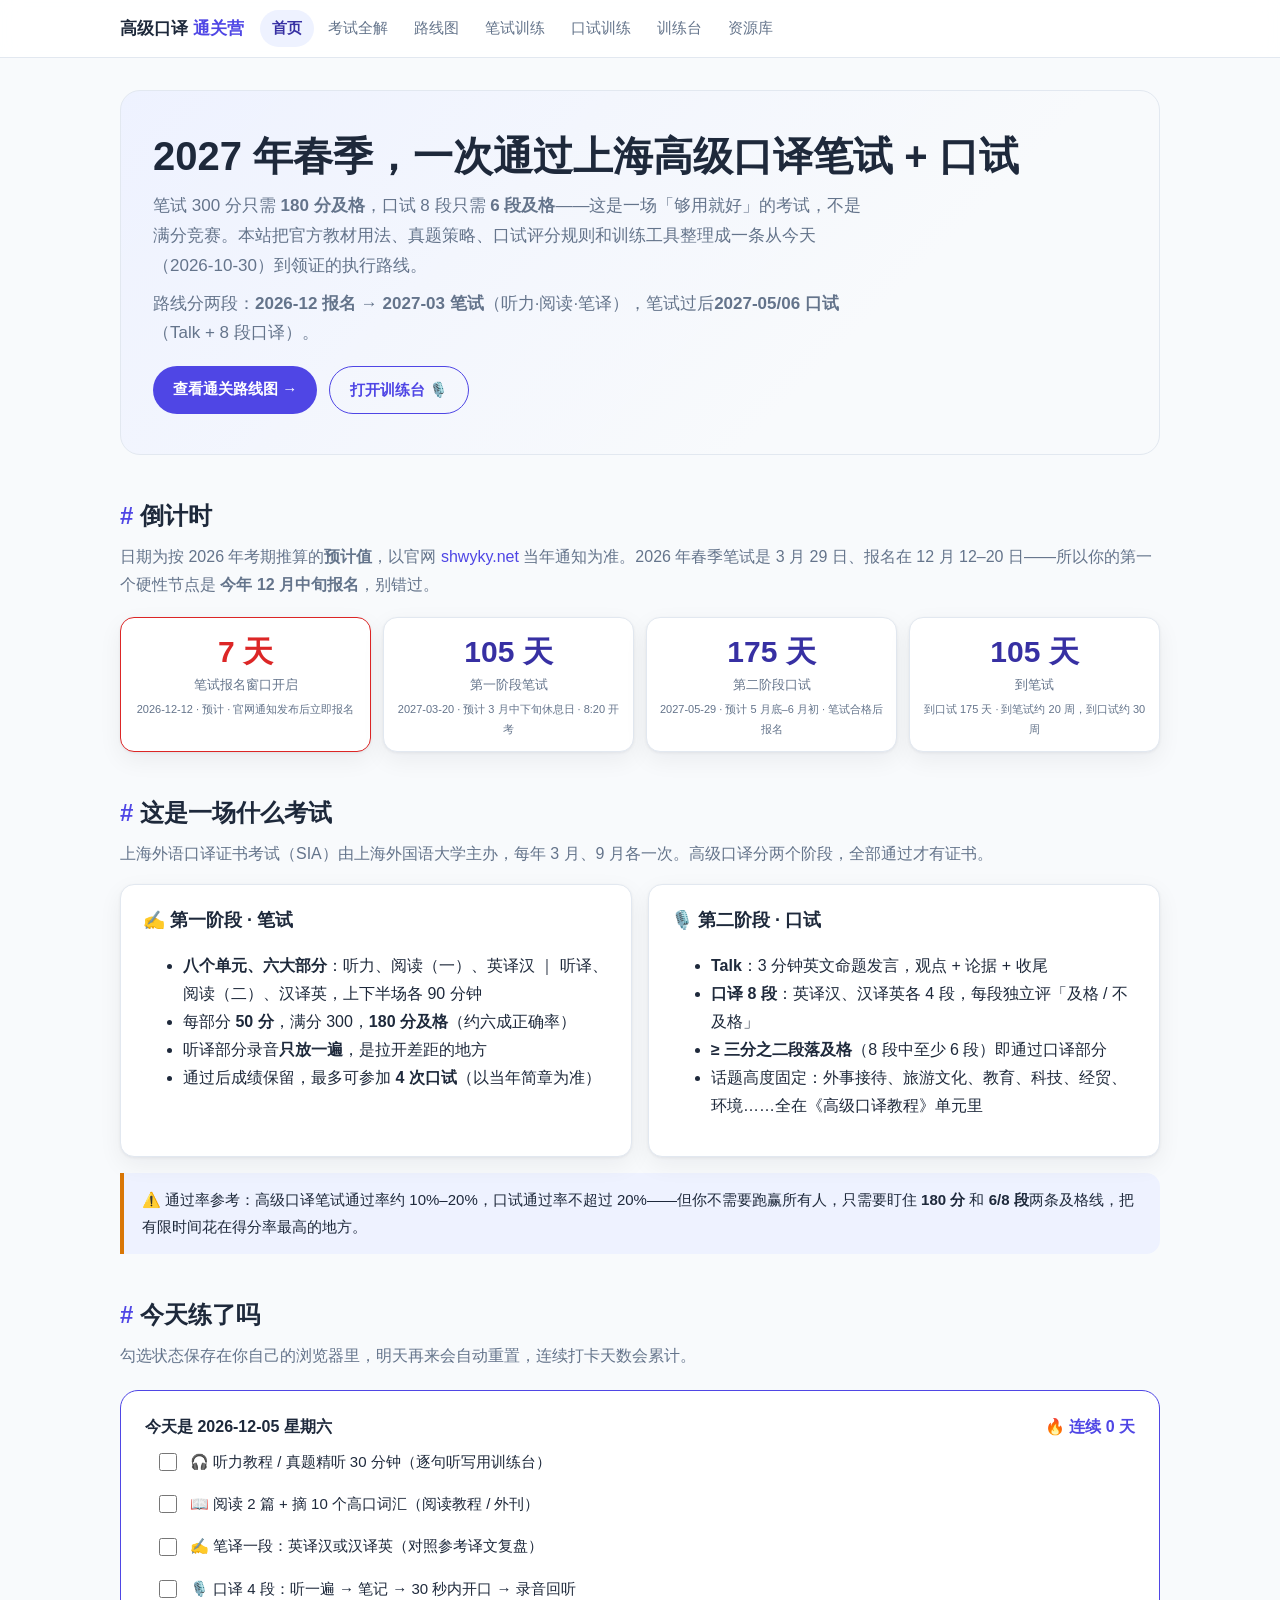
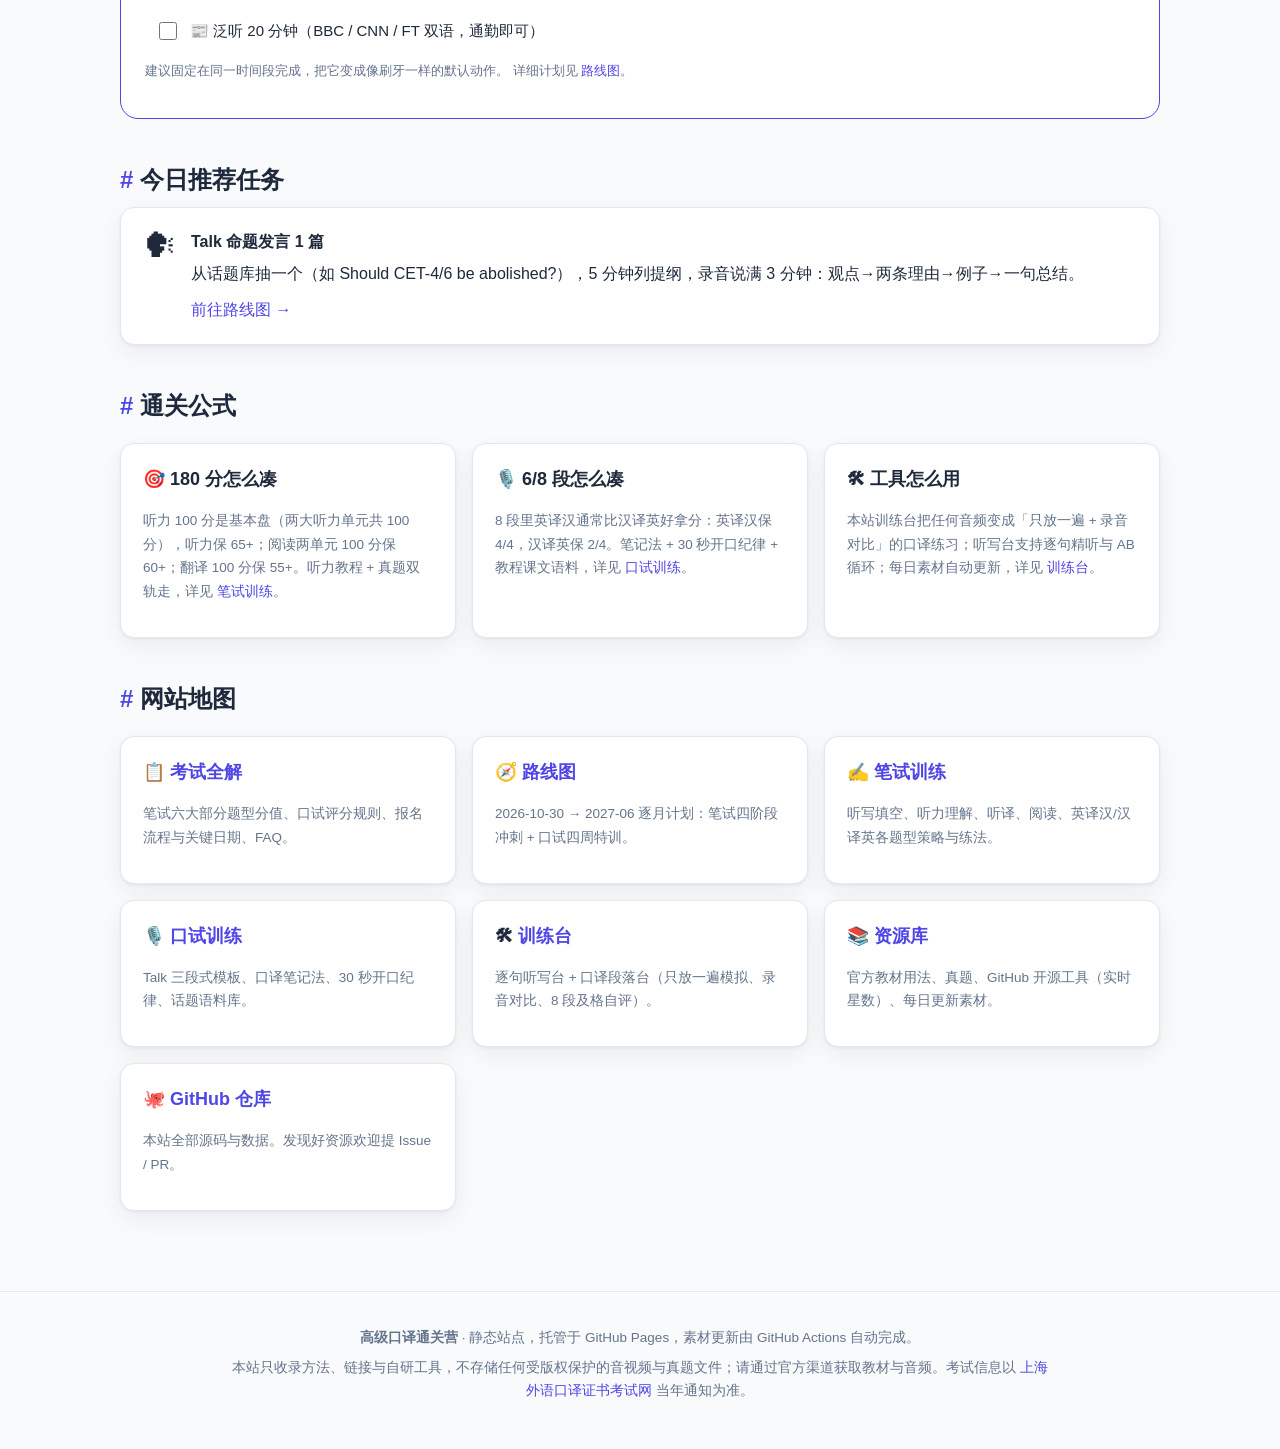
==== index.html @ f282919e "init: 高级口译通关营 · 决胜 2027 春（笔试+口试备考站）" ====
<!DOCTYPE html>
<html lang="zh-CN">
<head>
<meta charset="UTF-8">
<meta name="viewport" content="width=device-width, initial-scale=1.0">
<title>高级口译通关营 · 决胜 2027 春（笔试 + 口试一次通过）</title>
<link rel="icon" href="data:image/svg+xml,<svg xmlns='http://www.w3.org/2000/svg' viewBox='0 0 100 100'><text y='.9em' font-size='90'>🎙️</text></svg>">
<link rel="stylesheet" href="assets/style.css">
</head>
<body>
<header class="topbar"><div class="topbar-inner">
  <a class="brand" href="index.html">高级口译 <span>通关营</span></a>
  <nav>
    <a href="index.html">首页</a>
    <a href="exam.html">考试全解</a>
    <a href="roadmap.html">路线图</a>
    <a href="written.html">笔试训练</a>
    <a href="oral.html">口试训练</a>
    <a href="practice.html">训练台</a>
    <a href="materials.html">资源库</a>
  </nav>
</div></header>

<main class="wrap">

<section class="hero">
  <h1>2027 年春季，一次通过上海高级口译笔试 + 口试</h1>
  <p class="lead">笔试 300 分只需 <b>180 分及格</b>，口试 8 段只需 <b>6 段及格</b>——这是一场「够用就好」的考试，不是满分竞赛。本站把官方教材用法、真题策略、口试评分规则和训练工具整理成一条从今天（2026-10-30）到领证的执行路线。</p>
  <p class="lead">路线分两段：<b>2026-12 报名 → 2027-03 笔试</b>（听力·阅读·笔译），笔试过后<b>2027-05/06 口试</b>（Talk + 8 段口译）。</p>
  <div class="cta">
    <a class="btn" href="roadmap.html">查看通关路线图 →</a>
    <a class="btn ghost" href="practice.html">打开训练台 🎙️</a>
  </div>
</section>

<h2>倒计时</h2>
<p class="sub">日期为按 2026 年考期推算的<b>预计值</b>，以官网 <a href="https://www.shwyky.net" target="_blank" rel="noopener">shwyky.net</a> 当年通知为准。2026 年春季笔试是 3 月 29 日、报名在 12 月 12–20 日——所以你的第一个硬性节点是 <b>今年 12 月中旬报名</b>，别错过。</p>
<div class="countdown" data-countdown='[
  {"label":"笔试报名窗口开启","date":"2026-12-12","note":"预计 · 官网通知发布后立即报名","hot":true},
  {"label":"第一阶段笔试","date":"2027-03-20","note":"预计 3 月中下旬休息日 · 8:20 开考"},
  {"label":"第二阶段口试","date":"2027-05-29","note":"预计 5 月底–6 月初 · 笔试合格后报名"},
  {"label":"从今天起备考","date":"","note":"到笔试约 20 周，到口试约 30 周"}
]'></div>

<h2>这是一场什么考试</h2>
<p class="sub">上海外语口译证书考试（SIA）由上海外国语大学主办，每年 3 月、9 月各一次。高级口译分两个阶段，全部通过才有证书。</p>
<div class="grid c2">
  <div class="card">
    <h3>✍️ 第一阶段 · 笔试</h3>
    <ul>
      <li><b>八个单元、六大部分</b>：听力、阅读（一）、英译汉 ｜ 听译、阅读（二）、汉译英，上下半场各 90 分钟</li>
      <li>每部分 <b>50 分</b>，满分 300，<b>180 分及格</b>（约六成正确率）</li>
      <li>听译部分录音<b>只放一遍</b>，是拉开差距的地方</li>
      <li>通过后成绩保留，最多可参加 <b>4 次口试</b>（以当年简章为准）</li>
    </ul>
  </div>
  <div class="card">
    <h3>🎙️ 第二阶段 · 口试</h3>
    <ul>
      <li><b>Talk</b>：3 分钟英文命题发言，观点 + 论据 + 收尾</li>
      <li><b>口译 8 段</b>：英译汉、汉译英各 4 段，每段独立评「及格 / 不及格」</li>
      <li><b>≥ 三分之二段落及格</b>（8 段中至少 6 段）即通过口译部分</li>
      <li>话题高度固定：外事接待、旅游文化、教育、科技、经贸、环境……全在《高级口译教程》单元里</li>
    </ul>
  </div>
</div>
<div class="callout warn">⚠️ 通过率参考：高级口译笔试通过率约 10%–20%，口试通过率不超过 20%——但你不需要跑赢所有人，只需要盯住 <b>180 分</b> 和 <b>6/8 段</b>两条及格线，把有限时间花在得分率最高的地方。</div>

<h2>今天练了吗</h2>
<p class="sub">勾选状态保存在你自己的浏览器里，明天再来会自动重置，连续打卡天数会累计。</p>
<div class="checkin" data-checkin>
  <span class="date">今天是…</span><span class="streak">🔥 连续 0 天</span>
  <div style="clear:both"></div>
  <label><input type="checkbox"> 🎧 听力教程 / 真题精听 30 分钟（逐句听写用训练台）</label>
  <label><input type="checkbox"> 📖 阅读 2 篇 + 摘 10 个高口词汇（阅读教程 / 外刊）</label>
  <label><input type="checkbox"> ✍️ 笔译一段：英译汉或汉译英（对照参考译文复盘）</label>
  <label><input type="checkbox"> 🎙️ 口译 4 段：听一遍 → 笔记 → 30 秒内开口 → 录音回听</label>
  <label><input type="checkbox"> 📰 泛听 20 分钟（BBC / CNN / FT 双语，通勤即可）</label>
  <p class="hint">建议固定在同一时间段完成，把它变成像刷牙一样的默认动作。 详细计划见 <a href="roadmap.html">路线图</a>。</p>
</div>

<h2>今日推荐任务</h2>
<div class="card daily" data-daily='[
  {"emoji":"🎧","title":"听力教程 1 个单元","desc":"《高级听力教程》按单元推进：先盲做一遍，再逐句听写错题，最后整理听译笔记符号。16 个单元考试<b>有原题</b>，做一单元少一分风险。","href":"written.html#listen"},
  {"emoji":"🎙️","title":"口译 4 段 + 录音复盘","desc":"从《高级口译教程》任选主题（旅游/教育/经贸），英译汉、汉译英各 2 段：只听一遍，笔记后 30 秒内开口，录音回听标「及格/不及格」。","href":"practice.html#oral"},
  {"emoji":"🗣","title":"Talk 命题发言 1 篇","desc":"从话题库抽一个（如 Should CET-4/6 be abolished?），5 分钟列提纲，录音说满 3 分钟：观点→两条理由→例子→一句总结。","href":"oral.html#talk"},
  {"emoji":"✍️","title":"真题翻译 1 篇","desc":"做一篇历年真题英译汉：限时 30 分钟，写完逐句对照参考译文，把「会翻但没翻对」的点抄进复盘本。","href":"written.html#trans"},
  {"emoji":"📖","title":"阅读真题 2 篇限时","desc":"50 分钟内完成 2 篇 + 对答案。高口阅读考的是速度：先读题干再回原文定位，错了的题标注错因（定位/同义替换/超时）。","href":"written.html#reading"},
  {"emoji":"📰","title":"FT 双语精读 1 篇","desc":"读一篇 FT中文网双语文章：先读英文版，再对照中文译文，挑 5 个汉英/英汉转换句型记入语料本。","href":"materials.html#feeds"}
]'>
  <span class="emoji">📅</span>
  <div>
    <b>…</b>
    <p style="margin:4px 0 8px">…</p>
    <a href="roadmap.html">前往路线图 →</a>
  </div>
</div>

<h2>通关公式</h2>
<div class="grid c3">
  <div class="card"><h3>🎯 180 分怎么凑</h3><p class="meta">听力 100 分是基本盘（两大听力单元共 100 分），听力保 65+；阅读两单元 100 分保 60+；翻译 100 分保 55+。听力教程 + 真题双轨走，详见 <a href="written.html">笔试训练</a>。</p></div>
  <div class="card"><h3>🎙️ 6/8 段怎么凑</h3><p class="meta">8 段里英译汉通常比汉译英好拿分：英译汉保 4/4，汉译英保 2/4。笔记法 + 30 秒开口纪律 + 教程课文语料，详见 <a href="oral.html">口试训练</a>。</p></div>
  <div class="card"><h3>🛠 工具怎么用</h3><p class="meta">本站训练台把任何音频变成「只放一遍 + 录音对比」的口译练习；听写台支持逐句精听与 AB 循环；每日素材自动更新，详见 <a href="practice.html">训练台</a>。</p></div>
</div>

<h2>网站地图</h2>
<div class="grid c3">
  <div class="card"><h3>📋 <a href="exam.html">考试全解</a></h3><p class="meta">笔试六大部分题型分值、口试评分规则、报名流程与关键日期、FAQ。</p></div>
  <div class="card"><h3>🧭 <a href="roadmap.html">路线图</a></h3><p class="meta">2026-10-30 → 2027-06 逐月计划：笔试四阶段冲刺 + 口试四周特训。</p></div>
  <div class="card"><h3>✍️ <a href="written.html">笔试训练</a></h3><p class="meta">听写填空、听力理解、听译、阅读、英译汉/汉译英各题型策略与练法。</p></div>
  <div class="card"><h3>🎙️ <a href="oral.html">口试训练</a></h3><p class="meta">Talk 三段式模板、口译笔记法、30 秒开口纪律、话题语料库。</p></div>
  <div class="card"><h3>🛠 <a href="practice.html">训练台</a></h3><p class="meta">逐句听写台 + 口译段落台（只放一遍模拟、录音对比、8 段及格自评）。</p></div>
  <div class="card"><h3>📚 <a href="materials.html">资源库</a></h3><p class="meta">官方教材用法、真题、GitHub 开源工具（实时星数）、每日更新素材。</p></div>
  <div class="card"><h3>🐙 <a href="https://github.com/tanyaqiongcode/sia-spring2027" target="_blank" rel="noopener">GitHub 仓库</a></h3><p class="meta">本站全部源码与数据。发现好资源欢迎提 Issue / PR。</p></div>
</div>

</main>

<footer>
  <p><b>高级口译通关营</b> · 静态站点，托管于 GitHub Pages，素材更新由 GitHub Actions 自动完成。</p>
  <p>本站只收录方法、链接与自研工具，不存储任何受版权保护的音视频与真题文件；请通过官方渠道获取教材与音频。考试信息以 <a href="https://www.shwyky.net" target="_blank" rel="noopener">上海外语口译证书考试网</a> 当年通知为准。</p>
</footer>

<script src="assets/main.js"></script>
</body>
</html>
---- assets/style.css ----
:root {
  --accent: #4f46e5;
  --accent-soft: #eef2ff;
  --accent-strong: #3730a3;
  --ink: #1e293b;
  --muted: #64748b;
  --bg: #f8fafc;
  --card: #ffffff;
  --line: #e2e8f0;
  --ok: #059669;
  --warn: #d97706;
  --hard: #dc2626;
  --radius: 14px;
  --shadow: 0 1px 3px rgba(15, 23, 42, .06), 0 8px 24px rgba(15, 23, 42, .06);
}

@media (prefers-color-scheme: dark) {
  :root {
    --accent: #818cf8;
    --accent-soft: #1e1b4b;
    --accent-strong: #c7d2fe;
    --ink: #e2e8f0;
    --muted: #94a3b8;
    --bg: #0f172a;
    --card: #1e293b;
    --line: #334155;
    --shadow: 0 1px 3px rgba(0, 0, 0, .4), 0 8px 24px rgba(0, 0, 0, .3);
  }
}

* { box-sizing: border-box; }

html { scroll-behavior: smooth; }

body {
  margin: 0;
  font-family: -apple-system, BlinkMacSystemFont, "Segoe UI", "PingFang SC", "Hiragino Sans GB", "Microsoft YaHei", "Noto Sans SC", sans-serif;
  color: var(--ink);
  background: var(--bg);
  line-height: 1.75;
  -webkit-font-smoothing: antialiased;
}

a { color: var(--accent); text-decoration: none; }
a:hover { text-decoration: underline; }

/* ---------- 顶部导航 ---------- */
.topbar {
  position: sticky;
  top: 0;
  z-index: 50;
  background: color-mix(in srgb, var(--card) 88%, transparent);
  backdrop-filter: blur(10px);
  border-bottom: 1px solid var(--line);
}

.topbar-inner {
  max-width: 1080px;
  margin: 0 auto;
  padding: 10px 20px;
  display: flex;
  align-items: center;
  gap: 8px;
  flex-wrap: wrap;
}

.brand {
  font-weight: 800;
  font-size: 17px;
  color: var(--ink);
  margin-right: 8px;
  white-space: nowrap;
}
.brand span { color: var(--accent); }

.topbar nav { display: flex; flex-wrap: wrap; gap: 2px; }

.topbar nav a {
  padding: 6px 12px;
  border-radius: 999px;
  color: var(--muted);
  font-size: 14.5px;
  font-weight: 500;
}
.topbar nav a:hover { color: var(--ink); background: var(--accent-soft); text-decoration: none; }
.topbar nav a.active { color: var(--accent-strong); background: var(--accent-soft); font-weight: 600; }

/* ---------- 版式 ---------- */
.wrap { max-width: 1080px; margin: 0 auto; padding: 32px 20px 64px; }

.hero {
  background: linear-gradient(135deg, var(--accent-soft), transparent 70%);
  border: 1px solid var(--line);
  border-radius: 20px;
  padding: 40px 32px;
  margin-bottom: 32px;
}
.hero h1 { margin: 0 0 10px; font-size: clamp(26px, 4vw, 40px); line-height: 1.25; }
.hero p.lead { margin: 0 0 8px; font-size: 17px; color: var(--muted); max-width: 720px; }
.hero .cta { margin-top: 18px; display: flex; gap: 12px; flex-wrap: wrap; }

h2 { font-size: 24px; margin: 40px 0 6px; scroll-margin-top: 80px; }
h2::before { content: "# "; color: var(--accent); }
h2 + p.sub { color: var(--muted); margin-top: 0; }
h3 { font-size: 18px; margin: 28px 0 8px; }

.btn {
  display: inline-block;
  padding: 10px 20px;
  border-radius: 999px;
  background: var(--accent);
  color: #fff;
  font-weight: 600;
  font-size: 15px;
  border: none;
  cursor: pointer;
}
.btn:hover { background: var(--accent-strong); text-decoration: none; color: #fff; }
.btn.ghost { background: transparent; color: var(--accent); border: 1.5px solid var(--accent); }

/* ---------- 卡片 ---------- */
.grid { display: grid; gap: 16px; margin: 16px 0; }
.grid.c2 { grid-template-columns: repeat(auto-fit, minmax(320px, 1fr)); }
.grid.c3 { grid-template-columns: repeat(auto-fill, minmax(280px, 1fr)); }

.card {
  background: var(--card);
  border: 1px solid var(--line);
  border-radius: var(--radius);
  padding: 20px 22px;
  box-shadow: var(--shadow);
}
.card h3 { margin-top: 0; }
.card .meta { color: var(--muted); font-size: 13.5px; }
.card .tags { margin-top: 10px; display: flex; flex-wrap: wrap; gap: 6px; }

/* 徽章 */
.badge {
  display: inline-block;
  padding: 2px 10px;
  border-radius: 999px;
  font-size: 12.5px;
  font-weight: 600;
  line-height: 1.6;
  white-space: nowrap;
}
.badge.ez { background: #d1fae5; color: #065f46; }
.badge.mid { background: #fef3c7; color: #92400e; }
.badge.hard { background: #fee2e2; color: #991b1b; }
.badge.tool { background: var(--accent-soft); color: var(--accent-strong); }

/* 提示框 */
.callout {
  border-left: 4px solid var(--accent);
  background: var(--accent-soft);
  border-radius: 0 var(--radius) var(--radius) 0;
  padding: 14px 18px;
  margin: 16px 0;
  font-size: 15px;
}
.callout.warn { border-color: var(--warn); }
.callout.ok { border-color: var(--ok); }

/* 表格 */
.table-wrap { overflow-x: auto; margin: 14px 0; }
table { border-collapse: collapse; width: 100%; background: var(--card); border-radius: var(--radius); overflow: hidden; font-size: 14.5px; }
th, td { padding: 10px 14px; border-bottom: 1px solid var(--line); text-align: left; vertical-align: top; }
th { background: var(--accent-soft); font-size: 13.5px; color: var(--accent-strong); }
tr:last-child td { border-bottom: none; }

/* 步骤 */
.steps { counter-reset: step; margin: 16px 0; padding: 0; list-style: none; }
.steps li {
  position: relative;
  padding: 12px 16px 12px 56px;
  background: var(--card);
  border: 1px solid var(--line);
  border-radius: var(--radius);
  margin-bottom: 10px;
}
.steps li::before {
  counter-increment: step;
  content: counter(step);
  position: absolute;
  left: 14px; top: 14px;
  width: 28px; height: 28px;
  border-radius: 50%;
  background: var(--accent);
  color: #fff;
  font-weight: 700;
  display: flex; align-items: center; justify-content: center;
  font-size: 14px;
}
.steps b { display: block; }

/* 代码 */
code, pre {
  font-family: "SF Mono", ui-monospace, Menlo, Consolas, monospace;
  font-size: 13px;
  background: color-mix(in srgb, var(--muted) 14%, transparent);
  border-radius: 6px;
}
code { padding: 2px 6px; }
pre { padding: 14px 16px; overflow-x: auto; line-height: 1.6; }
pre code { background: none; padding: 0; }

/* ---------- 打卡器 ---------- */
.checkin {
  background: var(--card);
  border: 1.5px solid var(--accent);
  border-radius: 18px;
  padding: 22px 24px;
  margin: 20px 0;
}
.checkin .date { font-weight: 700; font-size: 16px; }
.checkin .streak { float: right; color: var(--accent); font-weight: 800; }
.checkin label {
  display: flex; align-items: center; gap: 10px;
  padding: 8px 10px; border-radius: 10px; cursor: pointer; font-size: 15px;
}
.checkin label:hover { background: var(--accent-soft); }
.checkin input[type=checkbox] { width: 18px; height: 18px; accent-color: var(--accent); }
.checkin .hint { color: var(--muted); font-size: 13px; margin-top: 8px; }

/* 今日推荐 */
.daily { display: flex; gap: 14px; align-items: flex-start; }
.daily .emoji { font-size: 34px; line-height: 1; }

/* ---------- 听写工作台 ---------- */
.bench { display: grid; gap: 18px; grid-template-columns: 1fr; }
@media (min-width: 900px) { .bench { grid-template-columns: 5fr 4fr; align-items: start; } }

.bench audio { width: 100%; margin: 8px 0; }
.bench-controls { display: flex; flex-wrap: wrap; gap: 8px; align-items: center; }
.bench button {
  padding: 8px 14px; border-radius: 10px; border: 1px solid var(--line);
  background: var(--card); color: var(--ink); font-size: 14px; cursor: pointer; font-weight: 500;
}
.bench button:hover { border-color: var(--accent); color: var(--accent); }
.bench button.primary { background: var(--accent); border-color: var(--accent); color: #fff; }
.bench button.primary:hover { background: var(--accent-strong); }
.bench button:disabled { opacity: .45; cursor: not-allowed; }
.bench .marks { color: var(--muted); font-size: 13px; }
.bench select { padding: 7px 10px; border-radius: 10px; border: 1px solid var(--line); background: var(--card); color: var(--ink); font-size: 14px; }
.bench textarea, .bench input[type=text] {
  width: 100%; border: 1px solid var(--line); border-radius: 10px;
  padding: 10px 12px; font-size: 15px; background: var(--card); color: var(--ink);
  font-family: inherit;
}
.bench textarea { min-height: 130px; resize: vertical; line-height: 1.7; }
.answer-box { min-height: 58px; }
.answer-box .answer {
  background: #ecfdf5; border: 1px dashed var(--ok); color: #065f46;
  border-radius: 10px; padding: 10px 14px; font-size: 16px;
}
.answer-box .empty { color: var(--muted); font-size: 14px; padding: 10px 2px; }
.stat-row { display: flex; gap: 12px; flex-wrap: wrap; margin-top: 12px; }
.stat {
  flex: 1; min-width: 90px; text-align: center;
  background: var(--accent-soft); border-radius: 12px; padding: 10px 6px;
}
.stat b { display: block; font-size: 20px; color: var(--accent-strong); }
.stat span { font-size: 12.5px; color: var(--muted); }
.kbd { font-size: 12px; border: 1px solid var(--line); border-bottom-width: 2px; border-radius: 5px; padding: 1px 6px; background: var(--card); }

/* 最新素材 */
.feed-box { margin-top: 10px; }
.feed-box ul { margin: 6px 0 0; padding-left: 20px; }
.feed-box li { margin-bottom: 4px; }
.feed-date { color: var(--muted); font-size: 12.5px; margin-left: 6px; }

/* 页脚 */
footer {
  border-top: 1px solid var(--line);
  color: var(--muted);
  font-size: 13.5px;
  padding: 28px 20px 40px;
  text-align: center;
}
footer p { max-width: 820px; margin: 6px auto; }

hr.sep { border: none; border-top: 1px solid var(--line); margin: 36px 0; }
.toc { color: var(--muted); font-size: 14px; }
.toc a { margin-right: 12px; }
.small { font-size: 13px; color: var(--muted); }

/* ---------- 高口站扩展 ---------- */
.countdown {
  display: grid; gap: 12px;
  grid-template-columns: repeat(auto-fit, minmax(150px, 1fr));
  margin: 18px 0;
}
.countdown .cd-cell {
  background: var(--card);
  border: 1px solid var(--line);
  border-radius: var(--radius);
  padding: 16px 10px 12px;
  text-align: center;
  box-shadow: var(--shadow);
}
.countdown .cd-cell.hot { border-color: var(--hard); }
.countdown b { display: block; font-size: 30px; line-height: 1.2; color: var(--accent-strong); }
.countdown .cd-cell.hot b { color: var(--hard); }
.countdown span { font-size: 12.5px; color: var(--muted); }
.countdown small { display: block; margin-top: 2px; font-size: 11px; color: var(--muted); }

.pass-fail { display: flex; gap: 10px; flex-wrap: wrap; margin-top: 12px; }
.pf-unit {
  flex: 1; min-width: 72px; text-align: center;
  padding: 10px 4px; border-radius: 10px;
  background: var(--accent-soft); font-weight: 700; color: var(--accent-strong);
  cursor: pointer; user-select: none; border: 2px solid transparent; font-size: 15px;
}
.pf-unit.pass { background: #d1fae5; color: #065f46; border-color: var(--ok); }
.pf-unit.fail { background: #fee2e2; color: #991b1b; border-color: var(--hard); text-decoration: line-through; }
.pf-verdict { margin-top: 10px; font-weight: 700; font-size: 15px; }
.pf-verdict.good { color: var(--ok); }
.pf-verdict.bad { color: var(--hard); }
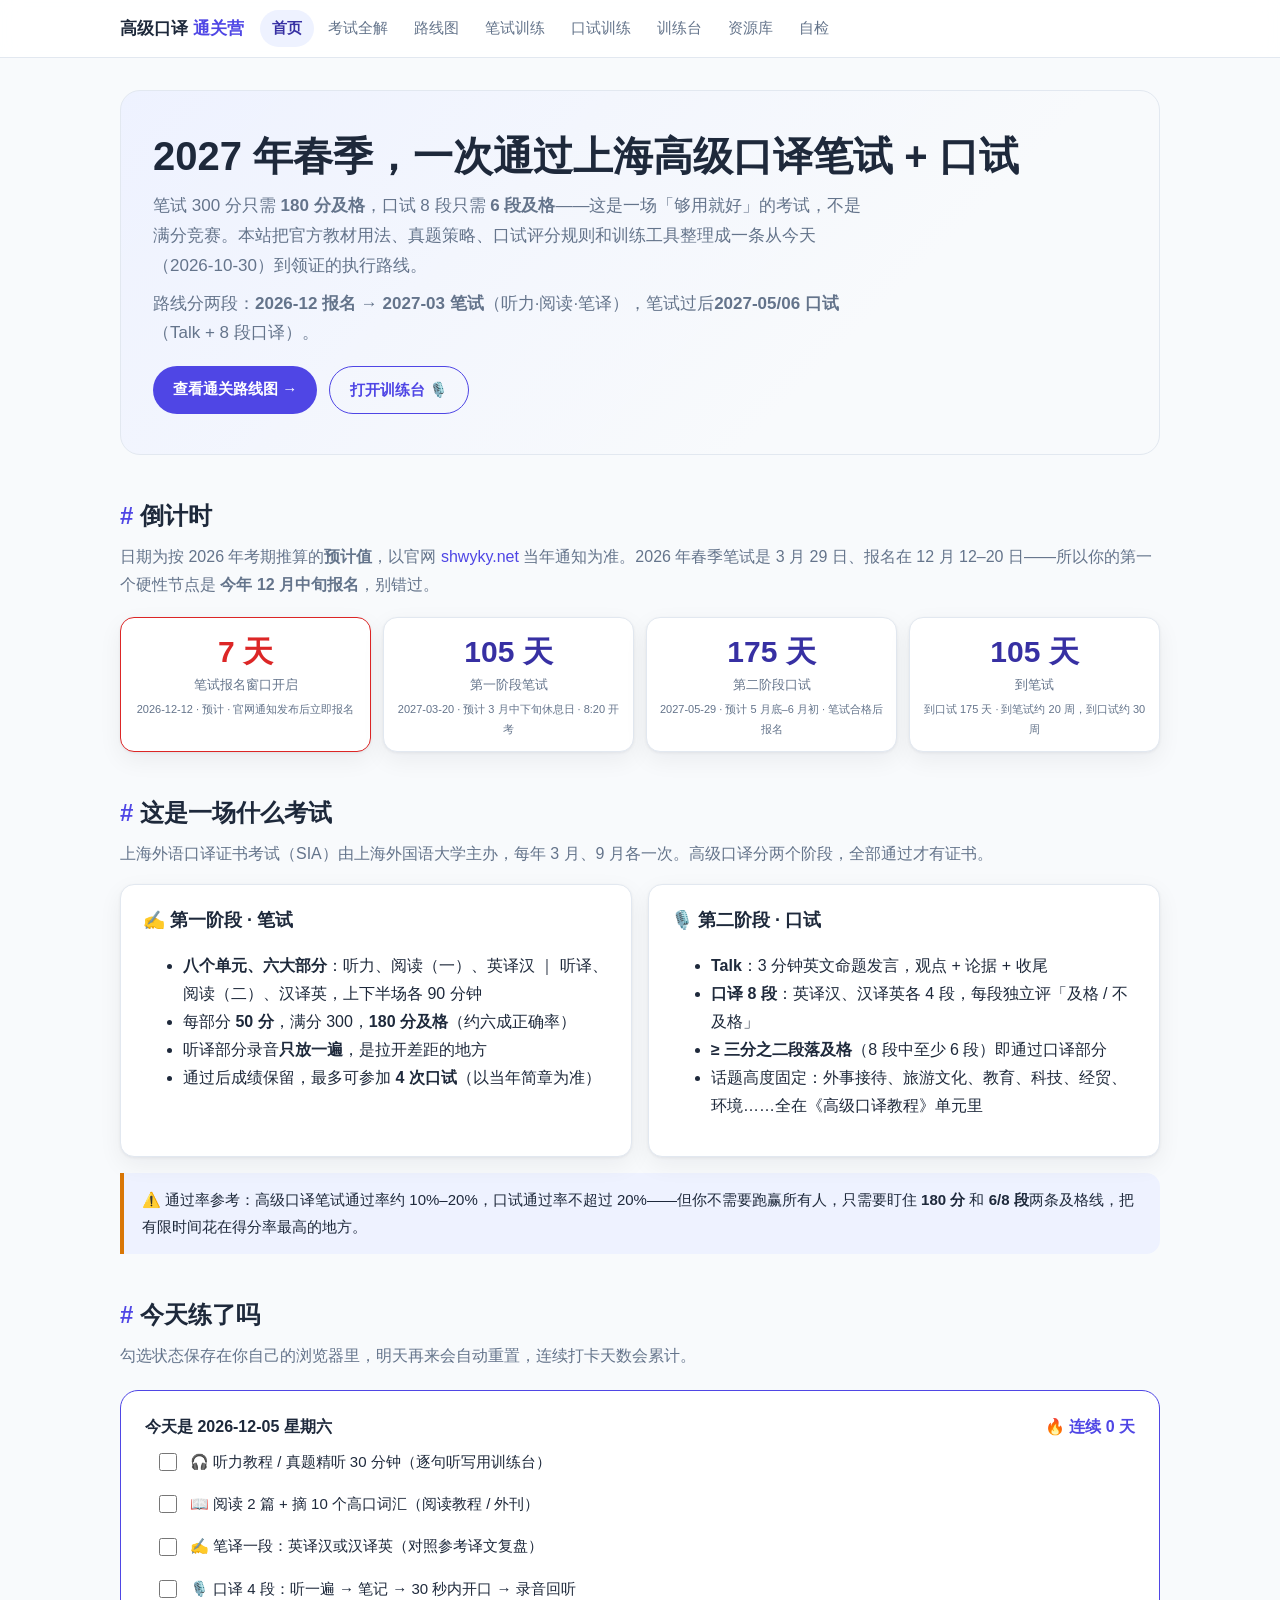
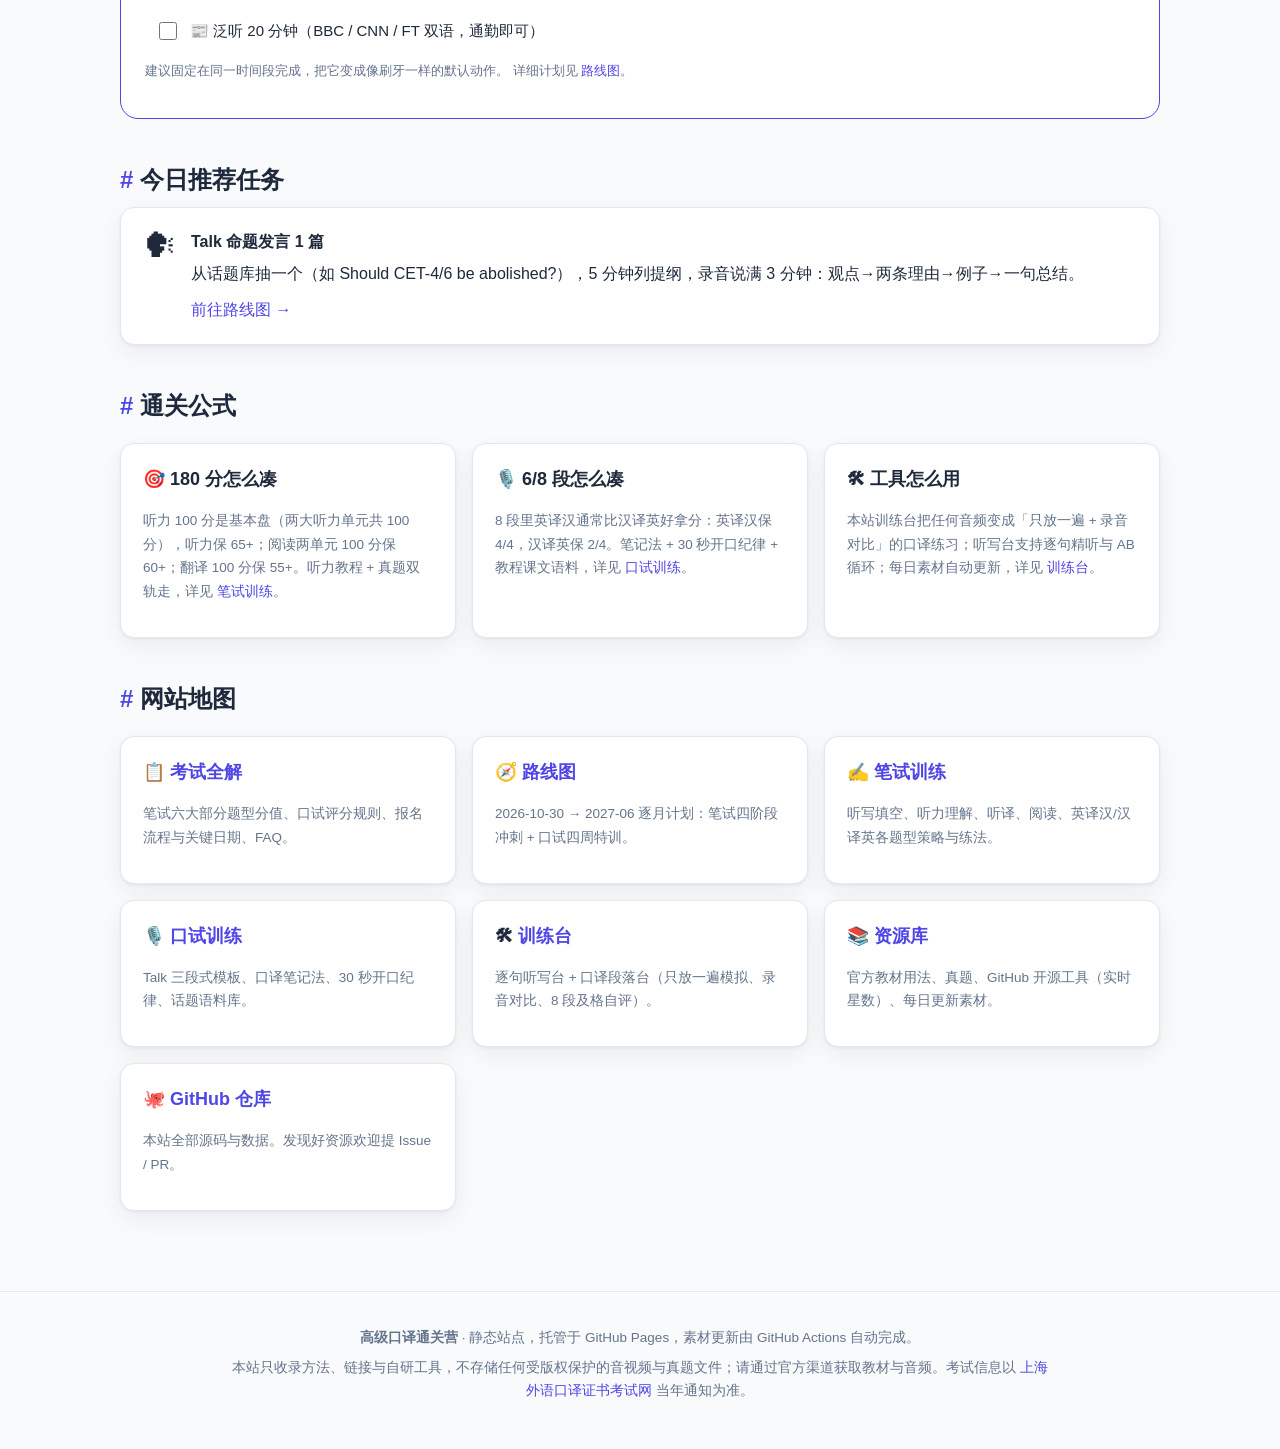
==== commit d19c5971: "fix+test: XSS 防线（textContent 渲染 + RSS 链接协议校验）、句级记录防重复计数、进度持久化与录音下载、feed 失败保留旧数据、单测+CI+自检页、meta 标签" ====
--- a/index.html
+++ b/index.html
@@ -6,6 +6,12 @@
 <title>高级口译通关营 · 决胜 2027 春（笔试 + 口试一次通过）</title>
 <link rel="icon" href="data:image/svg+xml,<svg xmlns='http://www.w3.org/2000/svg' viewBox='0 0 100 100'><text y='.9em' font-size='90'>🎙️</text></svg>">
 <link rel="stylesheet" href="assets/style.css">
+<meta name="description" content="上海高级口译笔试+口试 2027 春一次通过备考站：考情全解、通关路线图、笔试/口试训练法、听写与口译训练台。">
+<meta property="og:site_name" content="高级口译通关营">
+<meta property="og:title" content="高级口译通关营 · 决胜 2027 春（笔试 + 口试一次通过）">
+<meta property="og:description" content="上海高级口译笔试+口试 2027 春一次通过备考站：考情全解、通关路线图、笔试/口试训练法、听写与口译训练台。">
+<meta property="og:type" content="website">
+<meta property="og:url" content="https://tanyaqiongcode.github.io/sia-spring2027/index.html">
 </head>
 <body>
 <header class="topbar"><div class="topbar-inner">
@@ -18,6 +24,7 @@
     <a href="oral.html">口试训练</a>
     <a href="practice.html">训练台</a>
     <a href="materials.html">资源库</a>
+    <a href="selftest.html">自检</a>
   </nav>
 </div></header>
 
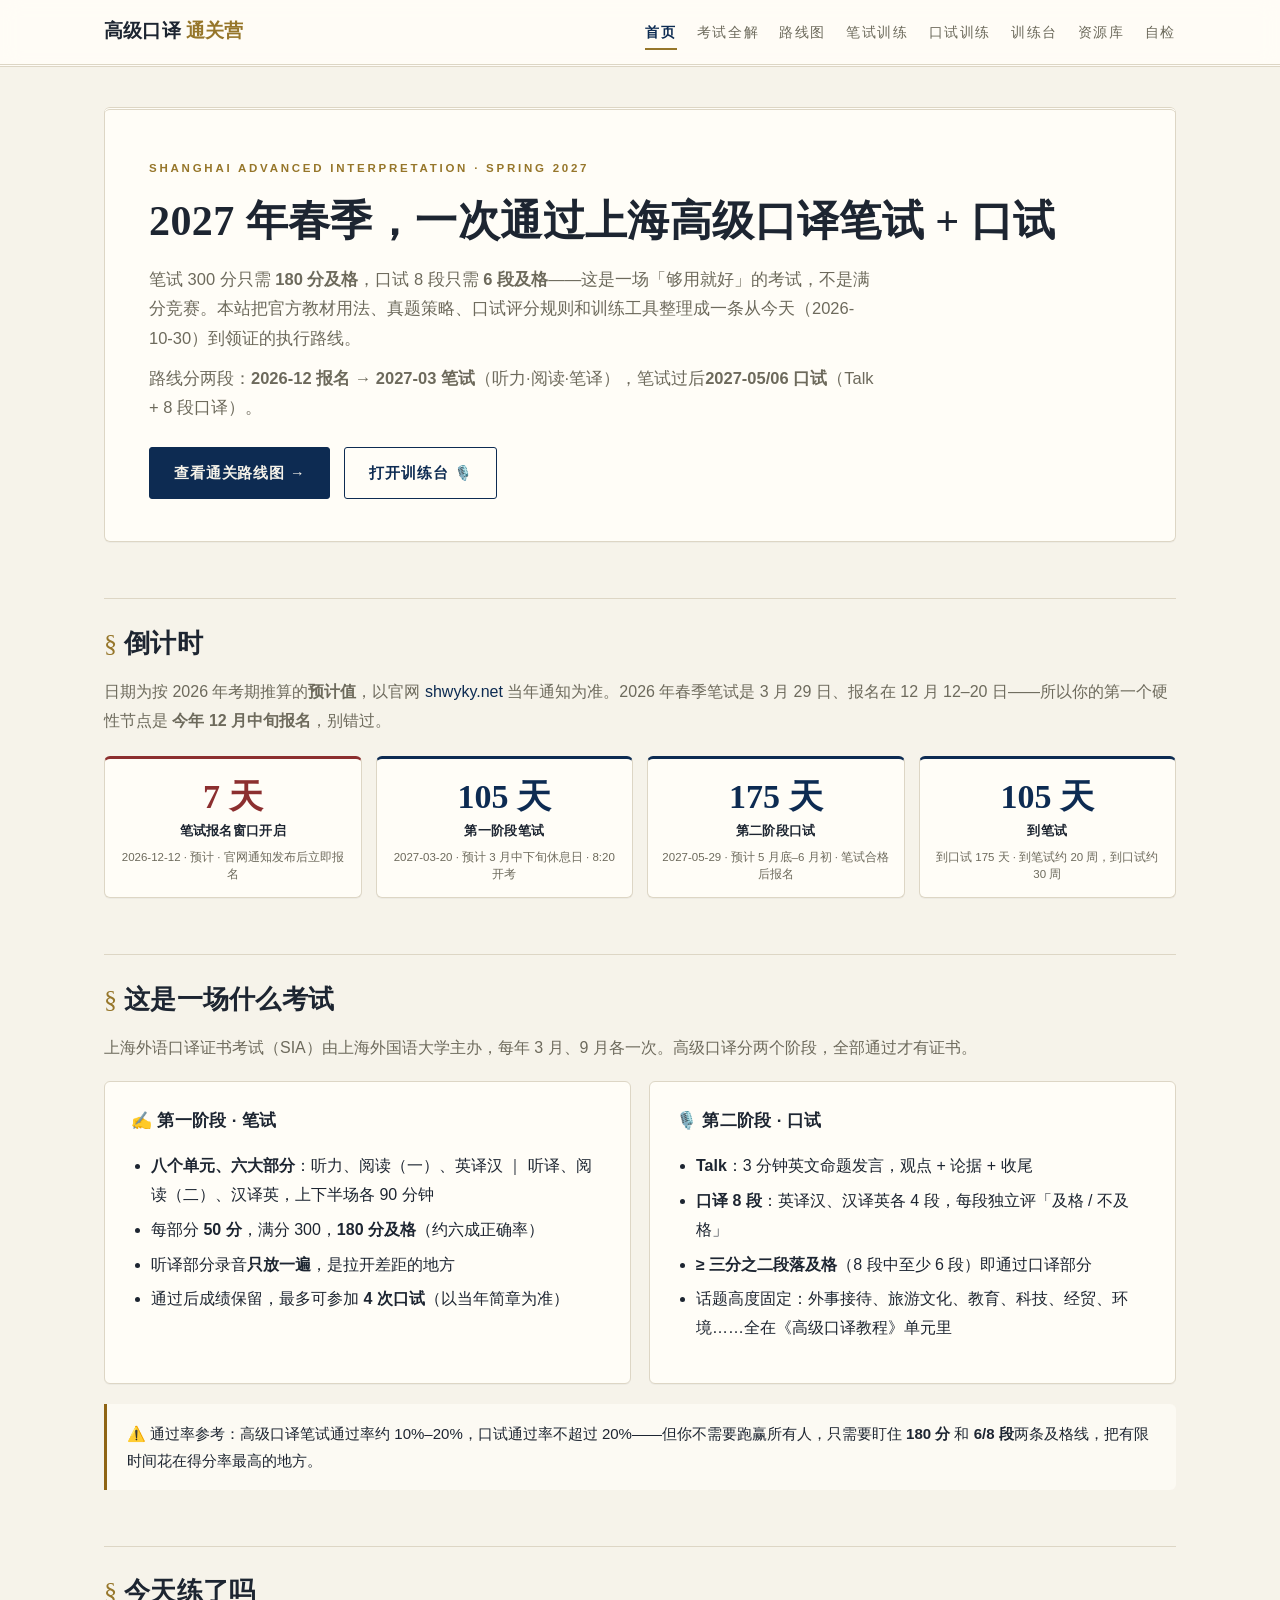
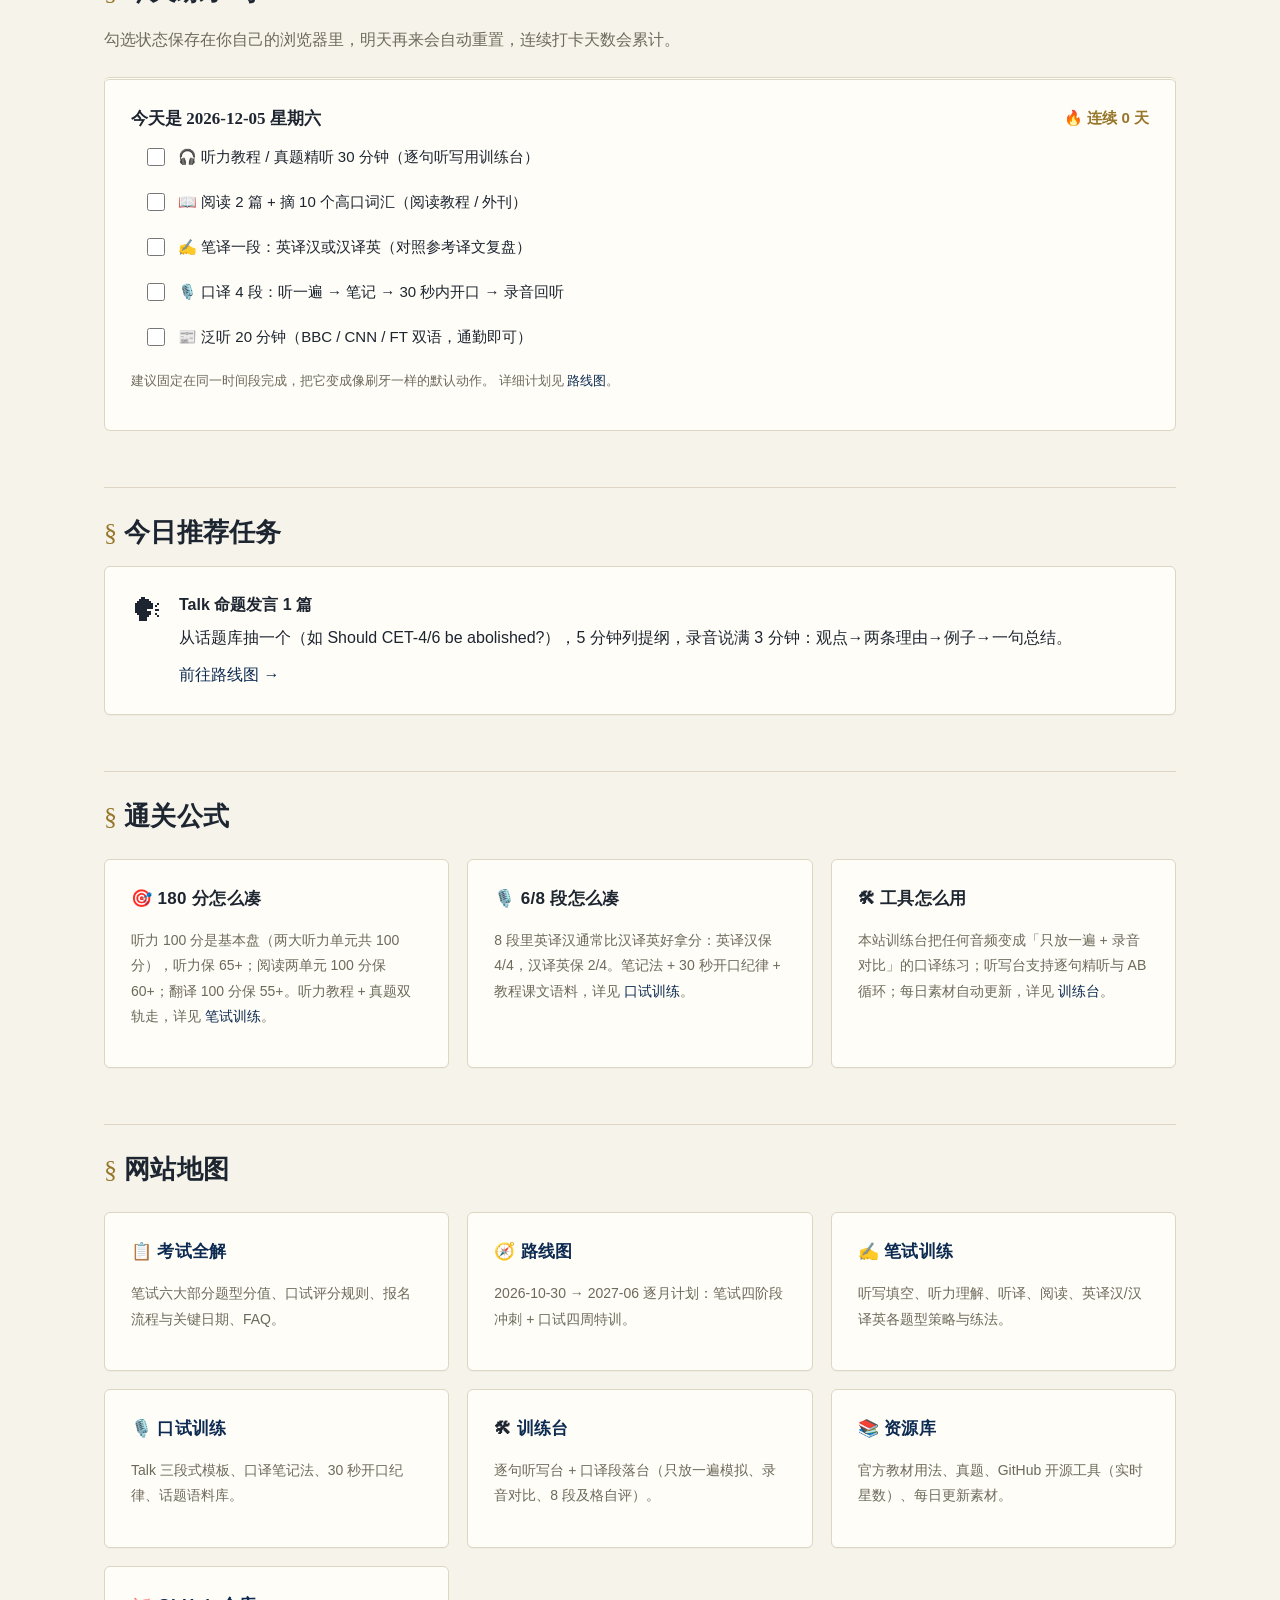
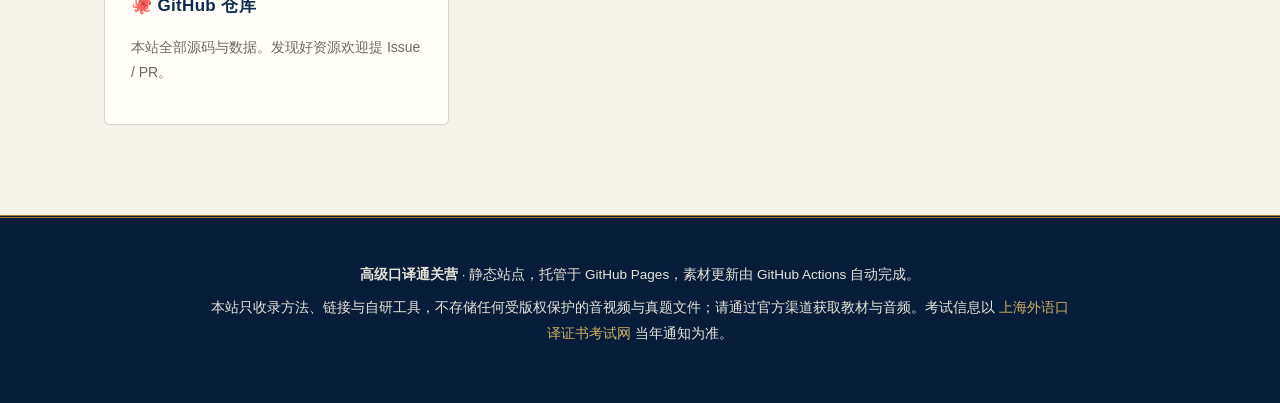
==== commit 5c29e131: "style: 全站重设计为「编辑学院风」——衬线标题+牛津蓝/羊皮纸/黄铜金、§ 小节号、双细线规则、深蓝卷尾页脚；hero 加英文眉题；明暗双主题适配" ====
--- a/index.html
+++ b/index.html
@@ -31,6 +31,7 @@
 <main class="wrap">
 
 <section class="hero">
+  <p class="kicker">Shanghai Advanced Interpretation · Spring 2027</p>
   <h1>2027 年春季，一次通过上海高级口译笔试 + 口试</h1>
   <p class="lead">笔试 300 分只需 <b>180 分及格</b>，口试 8 段只需 <b>6 段及格</b>——这是一场「够用就好」的考试，不是满分竞赛。本站把官方教材用法、真题策略、口试评分规则和训练工具整理成一条从今天（2026-10-30）到领证的执行路线。</p>
   <p class="lead">路线分两段：<b>2026-12 报名 → 2027-03 笔试</b>（听力·阅读·笔译），笔试过后<b>2027-05/06 口试</b>（Talk + 8 段口译）。</p>
--- a/assets/style.css
+++ b/assets/style.css
@@ -1,125 +1,235 @@
+/* ============================================================
+   高级口译通关营 · 样式系统
+   设计语言：顶尖高校官网的「编辑学院风」——
+   衬线展示标题 + 无衬线正文、牛津深蓝 × 羊皮纸底、细双线规则、
+   金色小节号（§）、庄重的深蓝页脚。纯系统字体，不引外部资源。
+   JS 依赖的类名（.pf-unit/.cd-cell/.stat/.line/.answer 等）全部保留。
+   ============================================================ */
+
 :root {
-  --accent: #4f46e5;
-  --accent-soft: #eef2ff;
-  --accent-strong: #3730a3;
-  --ink: #1e293b;
-  --muted: #64748b;
-  --bg: #f8fafc;
-  --card: #ffffff;
-  --line: #e2e8f0;
-  --ok: #059669;
-  --warn: #d97706;
-  --hard: #dc2626;
-  --radius: 14px;
-  --shadow: 0 1px 3px rgba(15, 23, 42, .06), 0 8px 24px rgba(15, 23, 42, .06);
+  /* 纸面与墨色 */
+  --bg: #f6f3ea;            /* 羊皮纸 */
+  --card: #fffdf7;
+  --ink: #1d2531;
+  --muted: #6d6a5c;
+  --line: #ddd6c5;
+
+  /* 学院色 */
+  --primary: #0d2b52;       /* 牛津深蓝 */
+  --primary-deep: #081d3a;
+  --accent: var(--primary);           /* 兼容页内联样式 var(--accent) */
+  --accent-strong: var(--primary-deep);
+  --accent-soft: #e9ecdf;
+  --gold: #96762a;          /* 黄铜 */
+  --ok: #2e6b4f;
+  --warn: #8f6414;
+  --hard: #8c2f2f;          /* 绯红 */
+
+  /* 页脚（庄重深蓝） */
+  --footer-bg: #081d3a;
+  --footer-ink: #e8e4d6;
+  --footer-muted: #9faec4;
+  --footer-link: #cfae62;
+
+  --serif: "Palatino", "Palatino Linotype", "Book Antiqua", Georgia,
+           "Songti SC", "STSong", "Noto Serif SC", "SimSun", serif;
+  --sans: -apple-system, BlinkMacSystemFont, "Segoe UI", "Helvetica Neue",
+          "PingFang SC", "Hiragino Sans GB", "Microsoft YaHei", "Noto Sans SC", sans-serif;
+
+  --radius: 6px;
+  --shadow: 0 1px 0 rgba(29, 37, 49, .04);
+  --rule: 3px double var(--line);   /* 学院双细线 */
 }
 
 @media (prefers-color-scheme: dark) {
   :root {
-    --accent: #818cf8;
-    --accent-soft: #1e1b4b;
-    --accent-strong: #c7d2fe;
-    --ink: #e2e8f0;
-    --muted: #94a3b8;
-    --bg: #0f172a;
-    --card: #1e293b;
-    --line: #334155;
-    --shadow: 0 1px 3px rgba(0, 0, 0, .4), 0 8px 24px rgba(0, 0, 0, .3);
+    --bg: #0e1420;
+    --card: #171e2d;
+    --ink: #e7e3d4;
+    --muted: #99968a;
+    --line: #2b3548;
+
+    --primary: #a9c3e8;
+    --primary-deep: #cddcf1;
+    --accent: var(--primary);
+    --accent-strong: var(--primary-deep);
+    --accent-soft: #1c2740;
+    --gold: #c9a96a;
+    --ok: #85bd9e;
+    --warn: #d0a659;
+    --hard: #d98077;
+
+    --footer-bg: #0a0f19;
+    --footer-ink: #d5d1c2;
+    --footer-muted: #7d8798;
+    --footer-link: #c9a96a;
+
+    --shadow: 0 1px 0 rgba(0, 0, 0, .35);
   }
 }
 
 * { box-sizing: border-box; }
-
 html { scroll-behavior: smooth; }
 
 body {
   margin: 0;
-  font-family: -apple-system, BlinkMacSystemFont, "Segoe UI", "PingFang SC", "Hiragino Sans GB", "Microsoft YaHei", "Noto Sans SC", sans-serif;
+  font-family: var(--sans);
   color: var(--ink);
   background: var(--bg);
-  line-height: 1.75;
+  line-height: 1.8;
   -webkit-font-smoothing: antialiased;
-}
-
-a { color: var(--accent); text-decoration: none; }
-a:hover { text-decoration: underline; }
-
-/* ---------- 顶部导航 ---------- */
+  text-rendering: optimizeLegibility;
+}
+
+::selection { background: color-mix(in srgb, var(--gold) 32%, transparent); }
+
+a { color: var(--primary); text-decoration: none; transition: color .15s ease; }
+a:hover { color: var(--primary-deep); text-decoration: underline; text-underline-offset: 3px; }
+
+:focus-visible { outline: 2px solid var(--gold); outline-offset: 2px; border-radius: 2px; }
+
+code, pre {
+  font-family: "SF Mono", ui-monospace, Menlo, Consolas, monospace;
+  font-size: 13px;
+  background: color-mix(in srgb, var(--muted) 12%, transparent);
+  border-radius: 4px;
+}
+code { padding: 2px 6px; }
+pre { padding: 14px 16px; overflow-x: auto; line-height: 1.6; }
+pre code { background: none; padding: 0; }
+
+/* ---------- 顶栏：纸面 + 学院双线 ---------- */
 .topbar {
   position: sticky;
   top: 0;
   z-index: 50;
-  background: color-mix(in srgb, var(--card) 88%, transparent);
+  background: color-mix(in srgb, var(--card) 92%, transparent);
   backdrop-filter: blur(10px);
-  border-bottom: 1px solid var(--line);
+  border-bottom: var(--rule);
 }
 
 .topbar-inner {
-  max-width: 1080px;
+  max-width: 1120px;
   margin: 0 auto;
-  padding: 10px 20px;
+  padding: 14px 24px;
   display: flex;
-  align-items: center;
-  gap: 8px;
+  align-items: baseline;
+  gap: 16px;
   flex-wrap: wrap;
+  justify-content: space-between;
 }
 
 .brand {
-  font-weight: 800;
+  font-family: var(--serif);
+  font-weight: 700;
+  font-size: 19px;
+  letter-spacing: .01em;
+  color: var(--ink);
+  white-space: nowrap;
+}
+.brand span { color: var(--gold); }
+
+.topbar nav { display: flex; flex-wrap: wrap; gap: 4px 20px; }
+
+.topbar nav a {
+  padding: 3px 0;
+  color: var(--muted);
+  font-size: 13.5px;
+  letter-spacing: .12em;
+  border-bottom: 2px solid transparent;
+  transition: color .15s ease, border-color .15s ease;
+}
+.topbar nav a:hover { color: var(--ink); text-decoration: none; }
+.topbar nav a.active {
+  color: var(--primary);
+  border-bottom-color: var(--gold);
+  font-weight: 600;
+}
+
+/* ---------- 版式 ---------- */
+.wrap { max-width: 1120px; margin: 0 auto; padding: 40px 24px 72px; }
+
+.hero {
+  background: var(--card);
+  border: 1px solid var(--line);
+  border-top: var(--rule);
+  border-radius: var(--radius);
+  padding: 48px 44px 42px;
+  margin-bottom: 44px;
+  box-shadow: var(--shadow);
+}
+.hero h1 {
+  margin: 0 0 16px;
+  font-family: var(--serif);
+  font-weight: 700;
+  font-size: clamp(28px, 4.2vw, 42px);
+  line-height: 1.28;
+  letter-spacing: .01em;
+  max-width: 24em;
+}
+.hero p.lead {
+  margin: 0 0 10px;
+  font-size: 16.5px;
+  color: var(--muted);
+  max-width: 44em;
+}
+.hero .cta { margin-top: 24px; display: flex; gap: 14px; flex-wrap: wrap; }
+
+/* 章节标题：金色小节号 + 顶部细线（学术刊物式） */
+h2 {
+  font-family: var(--serif);
+  font-size: 26px;
+  font-weight: 700;
+  letter-spacing: .01em;
+  margin: 56px 0 10px;
+  padding-top: 22px;
+  border-top: 1px solid var(--line);
+  scroll-margin-top: 90px;
+}
+h2::before { content: "§ "; color: var(--gold); font-weight: 400; }
+h2 + p.sub { color: var(--muted); margin-top: 0; }
+h3 {
   font-size: 17px;
-  color: var(--ink);
-  margin-right: 8px;
-  white-space: nowrap;
-}
-.brand span { color: var(--accent); }
-
-.topbar nav { display: flex; flex-wrap: wrap; gap: 2px; }
-
-.topbar nav a {
-  padding: 6px 12px;
-  border-radius: 999px;
+  margin: 26px 0 8px;
+  letter-spacing: .02em;
+}
+
+p.sub { color: var(--muted); }
+.small { font-size: 13px; color: var(--muted); }
+.toc {
   color: var(--muted);
-  font-size: 14.5px;
-  font-weight: 500;
-}
-.topbar nav a:hover { color: var(--ink); background: var(--accent-soft); text-decoration: none; }
-.topbar nav a.active { color: var(--accent-strong); background: var(--accent-soft); font-weight: 600; }
-
-/* ---------- 版式 ---------- */
-.wrap { max-width: 1080px; margin: 0 auto; padding: 32px 20px 64px; }
-
-.hero {
-  background: linear-gradient(135deg, var(--accent-soft), transparent 70%);
-  border: 1px solid var(--line);
-  border-radius: 20px;
-  padding: 40px 32px;
-  margin-bottom: 32px;
-}
-.hero h1 { margin: 0 0 10px; font-size: clamp(26px, 4vw, 40px); line-height: 1.25; }
-.hero p.lead { margin: 0 0 8px; font-size: 17px; color: var(--muted); max-width: 720px; }
-.hero .cta { margin-top: 18px; display: flex; gap: 12px; flex-wrap: wrap; }
-
-h2 { font-size: 24px; margin: 40px 0 6px; scroll-margin-top: 80px; }
-h2::before { content: "# "; color: var(--accent); }
-h2 + p.sub { color: var(--muted); margin-top: 0; }
-h3 { font-size: 18px; margin: 28px 0 8px; }
-
+  font-size: 13.5px;
+  letter-spacing: .04em;
+  margin-top: -18px;
+}
+.toc a { margin-right: 10px; }
+
+/* ---------- 按钮：方正、字距、学院色 ---------- */
 .btn {
   display: inline-block;
-  padding: 10px 20px;
-  border-radius: 999px;
-  background: var(--accent);
-  color: #fff;
+  padding: 12px 24px;
+  border-radius: 3px;
+  background: var(--primary);
+  color: #f6f3ea;
   font-weight: 600;
-  font-size: 15px;
-  border: none;
+  font-size: 14.5px;
+  letter-spacing: .06em;
+  border: 1.5px solid var(--primary);
   cursor: pointer;
-}
-.btn:hover { background: var(--accent-strong); text-decoration: none; color: #fff; }
-.btn.ghost { background: transparent; color: var(--accent); border: 1.5px solid var(--accent); }
-
-/* ---------- 卡片 ---------- */
-.grid { display: grid; gap: 16px; margin: 16px 0; }
+  transition: background .15s ease, color .15s ease, border-color .15s ease;
+}
+.btn:hover { background: var(--primary-deep); border-color: var(--primary-deep); color: #f6f3ea; text-decoration: none; }
+.btn.ghost { background: transparent; color: var(--primary); }
+.btn.ghost:hover { background: color-mix(in srgb, var(--primary) 8%, transparent); color: var(--primary); }
+@media (prefers-color-scheme: dark) {
+  .btn { color: #0e1420; }
+  .btn:hover { color: #0e1420; }
+  .btn.ghost { color: var(--primary); }
+  .btn.ghost:hover { color: var(--primary); }
+}
+
+/* ---------- 卡片：平铺 + 细线，去掉重阴影 ---------- */
+.grid { display: grid; gap: 18px; margin: 18px 0; }
 .grid.c2 { grid-template-columns: repeat(auto-fit, minmax(320px, 1fr)); }
 .grid.c3 { grid-template-columns: repeat(auto-fill, minmax(280px, 1fr)); }
 
@@ -127,141 +237,181 @@
   background: var(--card);
   border: 1px solid var(--line);
   border-radius: var(--radius);
-  padding: 20px 22px;
+  padding: 24px 26px;
   box-shadow: var(--shadow);
-}
+  transition: border-color .15s ease;
+}
+.card:hover { border-color: color-mix(in srgb, var(--primary) 45%, var(--line)); }
 .card h3 { margin-top: 0; }
-.card .meta { color: var(--muted); font-size: 13.5px; }
+.card .meta { color: var(--muted); font-size: 14px; }
 .card .tags { margin-top: 10px; display: flex; flex-wrap: wrap; gap: 6px; }
-
-/* 徽章 */
+.card ul { padding-left: 20px; }
+.card li { margin-bottom: 6px; }
+
+/* 徽章：纸感底色 */
 .badge {
   display: inline-block;
   padding: 2px 10px;
-  border-radius: 999px;
-  font-size: 12.5px;
+  border-radius: 3px;
+  border: 1px solid transparent;
+  font-size: 12px;
   font-weight: 600;
-  line-height: 1.6;
+  letter-spacing: .05em;
+  line-height: 1.7;
   white-space: nowrap;
-}
-.badge.ez { background: #d1fae5; color: #065f46; }
-.badge.mid { background: #fef3c7; color: #92400e; }
-.badge.hard { background: #fee2e2; color: #991b1b; }
-.badge.tool { background: var(--accent-soft); color: var(--accent-strong); }
-
-/* 提示框 */
+  vertical-align: middle;
+}
+.badge.ez   { background: #e2eee2; color: #2e6b4f; border-color: #c6dcc6; }
+.badge.mid  { background: #f3e9d2; color: #7c5c12; border-color: #e3d3ab; }
+.badge.hard { background: #f5e2dc; color: #8c2f2f; border-color: #e5c4ba; }
+.badge.tool { background: #e7ecf3; color: var(--primary); border-color: #c9d5e4; }
+@media (prefers-color-scheme: dark) {
+  .badge.ez   { background: #1d2b24; color: #85bd9e; border-color: #2c4136; }
+  .badge.mid  { background: #2c2513; color: #d0a659; border-color: #4a3d1e; }
+  .badge.hard { background: #331d1b; color: #d98077; border-color: #522f2b; }
+  .badge.tool { background: #1c2740; color: #a9c3e8; border-color: #2e3d5c; }
+}
+
+/* 提示框：左侧 3px 规则线 */
 .callout {
-  border-left: 4px solid var(--accent);
-  background: var(--accent-soft);
+  border-left: 3px solid var(--primary);
+  background: color-mix(in srgb, var(--card) 70%, var(--bg));
   border-radius: 0 var(--radius) var(--radius) 0;
-  padding: 14px 18px;
-  margin: 16px 0;
+  padding: 16px 20px;
+  margin: 20px 0;
   font-size: 15px;
 }
 .callout.warn { border-color: var(--warn); }
 .callout.ok { border-color: var(--ok); }
 
-/* 表格 */
-.table-wrap { overflow-x: auto; margin: 14px 0; }
-table { border-collapse: collapse; width: 100%; background: var(--card); border-radius: var(--radius); overflow: hidden; font-size: 14.5px; }
-th, td { padding: 10px 14px; border-bottom: 1px solid var(--line); text-align: left; vertical-align: top; }
-th { background: var(--accent-soft); font-size: 13.5px; color: var(--accent-strong); }
+/* ---------- 表格：刊物式细线 ---------- */
+.table-wrap { overflow-x: auto; margin: 18px 0; }
+table {
+  border-collapse: collapse;
+  width: 100%;
+  background: var(--card);
+  border: 1px solid var(--line);
+  border-radius: var(--radius);
+  overflow: hidden;
+  font-size: 14.5px;
+}
+th, td { padding: 12px 16px; border-bottom: 1px solid var(--line); text-align: left; vertical-align: top; }
+th {
+  font-family: var(--sans);
+  font-size: 13px;
+  font-weight: 700;
+  letter-spacing: .08em;
+  color: var(--primary);
+  background: color-mix(in srgb, var(--accent-soft) 55%, transparent);
+  border-bottom: 2px solid color-mix(in srgb, var(--primary) 45%, var(--line));
+}
 tr:last-child td { border-bottom: none; }
 
-/* 步骤 */
-.steps { counter-reset: step; margin: 16px 0; padding: 0; list-style: none; }
+/* ---------- 步骤：衬线序号牌 ---------- */
+.steps { counter-reset: step; margin: 20px 0; padding: 0; list-style: none; }
 .steps li {
   position: relative;
-  padding: 12px 16px 12px 56px;
+  padding: 14px 18px 14px 60px;
   background: var(--card);
   border: 1px solid var(--line);
   border-radius: var(--radius);
-  margin-bottom: 10px;
+  margin-bottom: 12px;
 }
 .steps li::before {
   counter-increment: step;
   content: counter(step);
   position: absolute;
-  left: 14px; top: 14px;
-  width: 28px; height: 28px;
-  border-radius: 50%;
-  background: var(--accent);
-  color: #fff;
+  left: 16px; top: 16px;
+  width: 30px; height: 30px;
+  border: 1.5px solid var(--primary);
+  border-radius: 4px;
+  color: var(--primary);
+  font-family: var(--serif);
   font-weight: 700;
   display: flex; align-items: center; justify-content: center;
-  font-size: 14px;
+  font-size: 15px;
 }
 .steps b { display: block; }
 
-/* 代码 */
-code, pre {
-  font-family: "SF Mono", ui-monospace, Menlo, Consolas, monospace;
-  font-size: 13px;
-  background: color-mix(in srgb, var(--muted) 14%, transparent);
-  border-radius: 6px;
-}
-code { padding: 2px 6px; }
-pre { padding: 14px 16px; overflow-x: auto; line-height: 1.6; }
-pre code { background: none; padding: 0; }
-
-/* ---------- 打卡器 ---------- */
+/* ---------- 打卡面板 ---------- */
 .checkin {
   background: var(--card);
-  border: 1.5px solid var(--accent);
-  border-radius: 18px;
-  padding: 22px 24px;
-  margin: 20px 0;
-}
-.checkin .date { font-weight: 700; font-size: 16px; }
-.checkin .streak { float: right; color: var(--accent); font-weight: 800; }
+  border: 1px solid var(--line);
+  border-top: var(--rule);
+  border-radius: var(--radius);
+  padding: 24px 26px;
+  margin: 22px 0;
+}
+.checkin .date { font-family: var(--serif); font-weight: 700; font-size: 17px; }
+.checkin .streak { float: right; color: var(--gold); font-weight: 700; font-size: 15px; }
 .checkin label {
   display: flex; align-items: center; gap: 10px;
-  padding: 8px 10px; border-radius: 10px; cursor: pointer; font-size: 15px;
-}
-.checkin label:hover { background: var(--accent-soft); }
-.checkin input[type=checkbox] { width: 18px; height: 18px; accent-color: var(--accent); }
-.checkin .hint { color: var(--muted); font-size: 13px; margin-top: 8px; }
+  padding: 9px 12px; border-radius: 4px; cursor: pointer; font-size: 15px;
+}
+.checkin label:hover { background: color-mix(in srgb, var(--accent-soft) 55%, transparent); }
+.checkin input[type=checkbox] { width: 18px; height: 18px; accent-color: var(--primary); }
+.checkin .hint { color: var(--muted); font-size: 13px; margin-top: 10px; }
 
 /* 今日推荐 */
-.daily { display: flex; gap: 14px; align-items: flex-start; }
-.daily .emoji { font-size: 34px; line-height: 1; }
-
-/* ---------- 听写工作台 ---------- */
-.bench { display: grid; gap: 18px; grid-template-columns: 1fr; }
+.daily { display: flex; gap: 16px; align-items: flex-start; }
+.daily .emoji { font-size: 32px; line-height: 1.2; }
+
+/* ---------- 训练台 ---------- */
+.bench { display: grid; gap: 20px; grid-template-columns: 1fr; }
 @media (min-width: 900px) { .bench { grid-template-columns: 5fr 4fr; align-items: start; } }
 
-.bench audio { width: 100%; margin: 8px 0; }
+.bench audio { width: 100%; margin: 10px 0; }
 .bench-controls { display: flex; flex-wrap: wrap; gap: 8px; align-items: center; }
 .bench button {
-  padding: 8px 14px; border-radius: 10px; border: 1px solid var(--line);
-  background: var(--card); color: var(--ink); font-size: 14px; cursor: pointer; font-weight: 500;
-}
-.bench button:hover { border-color: var(--accent); color: var(--accent); }
-.bench button.primary { background: var(--accent); border-color: var(--accent); color: #fff; }
-.bench button.primary:hover { background: var(--accent-strong); }
+  padding: 8px 14px; border-radius: 3px; border: 1px solid var(--line);
+  background: var(--card); color: var(--ink); font-size: 13.5px; cursor: pointer;
+  font-weight: 500; letter-spacing: .03em;
+  transition: border-color .15s ease, color .15s ease, background .15s ease;
+}
+.bench button:hover { border-color: var(--primary); color: var(--primary); }
+.bench button.primary { background: var(--primary); border-color: var(--primary); color: #f6f3ea; }
+.bench button.primary:hover { background: var(--primary-deep); }
+@media (prefers-color-scheme: dark) {
+  .bench button.primary { color: #0e1420; }
+}
 .bench button:disabled { opacity: .45; cursor: not-allowed; }
 .bench .marks { color: var(--muted); font-size: 13px; }
-.bench select { padding: 7px 10px; border-radius: 10px; border: 1px solid var(--line); background: var(--card); color: var(--ink); font-size: 14px; }
+.bench select {
+  padding: 7px 10px; border-radius: 3px; border: 1px solid var(--line);
+  background: var(--card); color: var(--ink); font-size: 14px;
+}
 .bench textarea, .bench input[type=text] {
-  width: 100%; border: 1px solid var(--line); border-radius: 10px;
+  width: 100%; border: 1px solid var(--line); border-radius: 4px;
   padding: 10px 12px; font-size: 15px; background: var(--card); color: var(--ink);
   font-family: inherit;
 }
 .bench textarea { min-height: 130px; resize: vertical; line-height: 1.7; }
+.bench textarea:focus, .bench input[type=text]:focus { border-color: var(--primary); outline: none; }
 .answer-box { min-height: 58px; }
 .answer-box .answer {
-  background: #ecfdf5; border: 1px dashed var(--ok); color: #065f46;
-  border-radius: 10px; padding: 10px 14px; font-size: 16px;
+  background: #e5efe2; border: 1px solid #b7cfb2; color: #24422f;
+  border-radius: 4px; padding: 10px 14px; font-size: 16px;
 }
 .answer-box .empty { color: var(--muted); font-size: 14px; padding: 10px 2px; }
-.stat-row { display: flex; gap: 12px; flex-wrap: wrap; margin-top: 12px; }
+@media (prefers-color-scheme: dark) {
+  .answer-box .answer { background: #1b2a21; border-color: #2e4636; color: #a9d0b6; }
+}
+.stat-row { display: flex; gap: 12px; flex-wrap: wrap; margin-top: 14px; }
 .stat {
   flex: 1; min-width: 90px; text-align: center;
-  background: var(--accent-soft); border-radius: 12px; padding: 10px 6px;
-}
-.stat b { display: block; font-size: 20px; color: var(--accent-strong); }
+  background: color-mix(in srgb, var(--accent-soft) 60%, transparent);
+  border: 1px solid var(--line);
+  border-radius: 4px; padding: 12px 6px 10px;
+}
+.stat b { display: block; font-family: var(--serif); font-size: 22px; color: var(--primary); }
 .stat span { font-size: 12.5px; color: var(--muted); }
-.kbd { font-size: 12px; border: 1px solid var(--line); border-bottom-width: 2px; border-radius: 5px; padding: 1px 6px; background: var(--card); }
+.kbd {
+  font-size: 12px; border: 1px solid var(--line); border-bottom-width: 2px;
+  border-radius: 3px; padding: 1px 6px; background: var(--card);
+}
+.line { padding: 3px 6px; border-radius: 3px; }
+.line:hover { background: color-mix(in srgb, var(--accent-soft) 55%, transparent); }
+.line.current { background: color-mix(in srgb, var(--accent-soft) 75%, transparent); }
 
 /* 最新素材 */
 .feed-box { margin-top: 10px; }
@@ -269,50 +419,89 @@
 .feed-box li { margin-bottom: 4px; }
 .feed-date { color: var(--muted); font-size: 12.5px; margin-left: 6px; }
 
-/* 页脚 */
-footer {
-  border-top: 1px solid var(--line);
-  color: var(--muted);
-  font-size: 13.5px;
-  padding: 28px 20px 40px;
-  text-align: center;
-}
-footer p { max-width: 820px; margin: 6px auto; }
-
-hr.sep { border: none; border-top: 1px solid var(--line); margin: 36px 0; }
-.toc { color: var(--muted); font-size: 14px; }
-.toc a { margin-right: 12px; }
-.small { font-size: 13px; color: var(--muted); }
-
-/* ---------- 高口站扩展 ---------- */
+/* ---------- 倒计时：衬线大数字 ---------- */
 .countdown {
-  display: grid; gap: 12px;
-  grid-template-columns: repeat(auto-fit, minmax(150px, 1fr));
-  margin: 18px 0;
+  display: grid; gap: 14px;
+  grid-template-columns: repeat(auto-fit, minmax(160px, 1fr));
+  margin: 20px 0;
 }
 .countdown .cd-cell {
   background: var(--card);
   border: 1px solid var(--line);
+  border-top: 3px solid var(--primary);
   border-radius: var(--radius);
-  padding: 16px 10px 12px;
+  padding: 18px 12px 14px;
   text-align: center;
   box-shadow: var(--shadow);
 }
-.countdown .cd-cell.hot { border-color: var(--hard); }
-.countdown b { display: block; font-size: 30px; line-height: 1.2; color: var(--accent-strong); }
+.countdown .cd-cell.hot { border-top-color: var(--hard); }
+.countdown b {
+  display: block;
+  font-family: var(--serif);
+  font-size: 34px;
+  line-height: 1.15;
+  color: var(--primary);
+  font-variant-numeric: lining-nums;
+}
 .countdown .cd-cell.hot b { color: var(--hard); }
-.countdown span { font-size: 12.5px; color: var(--muted); }
-.countdown small { display: block; margin-top: 2px; font-size: 11px; color: var(--muted); }
-
-.pass-fail { display: flex; gap: 10px; flex-wrap: wrap; margin-top: 12px; }
+.countdown span { font-size: 13px; color: var(--ink); font-weight: 600; letter-spacing: .02em; }
+.countdown small { display: block; margin-top: 4px; font-size: 11.5px; color: var(--muted); line-height: 1.5; }
+
+/* ---------- 口试判分器 ---------- */
+.pass-fail { display: flex; gap: 10px; flex-wrap: wrap; margin-top: 14px; }
 .pf-unit {
   flex: 1; min-width: 72px; text-align: center;
-  padding: 10px 4px; border-radius: 10px;
-  background: var(--accent-soft); font-weight: 700; color: var(--accent-strong);
-  cursor: pointer; user-select: none; border: 2px solid transparent; font-size: 15px;
-}
-.pf-unit.pass { background: #d1fae5; color: #065f46; border-color: var(--ok); }
-.pf-unit.fail { background: #fee2e2; color: #991b1b; border-color: var(--hard); text-decoration: line-through; }
-.pf-verdict { margin-top: 10px; font-weight: 700; font-size: 15px; }
+  padding: 12px 4px;
+  background: var(--card);
+  border: 1.5px solid var(--line);
+  border-radius: 4px;
+  font-weight: 700; color: var(--muted);
+  cursor: pointer; user-select: none;
+  font-size: 15px; letter-spacing: .04em;
+  transition: background .12s ease, color .12s ease, border-color .12s ease;
+}
+.pf-unit:hover { border-color: var(--primary); color: var(--primary); }
+.pf-unit.pass { background: #e2eee2; color: #2e6b4f; border-color: #2e6b4f; }
+.pf-unit.fail { background: #f5e2dc; color: #8c2f2f; border-color: #8c2f2f; text-decoration: line-through; }
+@media (prefers-color-scheme: dark) {
+  .pf-unit.pass { background: #1d2b24; color: #85bd9e; border-color: #3a5c49; }
+  .pf-unit.fail { background: #331d1b; color: #d98077; border-color: #6b3a34; }
+}
+.pf-verdict { margin-top: 12px; font-weight: 700; font-size: 15px; }
 .pf-verdict.good { color: var(--ok); }
 .pf-verdict.bad { color: var(--hard); }
+
+/* ---------- 页脚：深蓝学院卷尾 ---------- */
+footer {
+  background: var(--footer-bg);
+  color: var(--footer-ink);
+  font-size: 13.5px;
+  padding: 36px 24px 48px;
+  text-align: center;
+  border-top: 3px double var(--gold);
+}
+footer p { max-width: 860px; margin: 8px auto; line-height: 1.9; }
+footer a { color: var(--footer-link); }
+footer a:hover { color: var(--gold); text-decoration: underline; }
+
+hr.sep { border: none; border-top: 1px solid var(--line); margin: 40px 0; }
+
+/* 窄屏 */
+@media (max-width: 640px) {
+  .wrap { padding: 28px 18px 56px; }
+  .hero { padding: 32px 24px 30px; }
+  .topbar-inner { padding: 12px 16px; gap: 8px; }
+  .topbar nav { gap: 2px 14px; }
+  .topbar nav a { letter-spacing: .06em; }
+}
+
+/* 眉题：hero 内的英文小字距大写（学院风） */
+.kicker {
+  font-family: var(--sans);
+  font-size: 11.5px;
+  font-weight: 700;
+  letter-spacing: .24em;
+  text-transform: uppercase;
+  color: var(--gold);
+  margin: 0 0 16px;
+}
